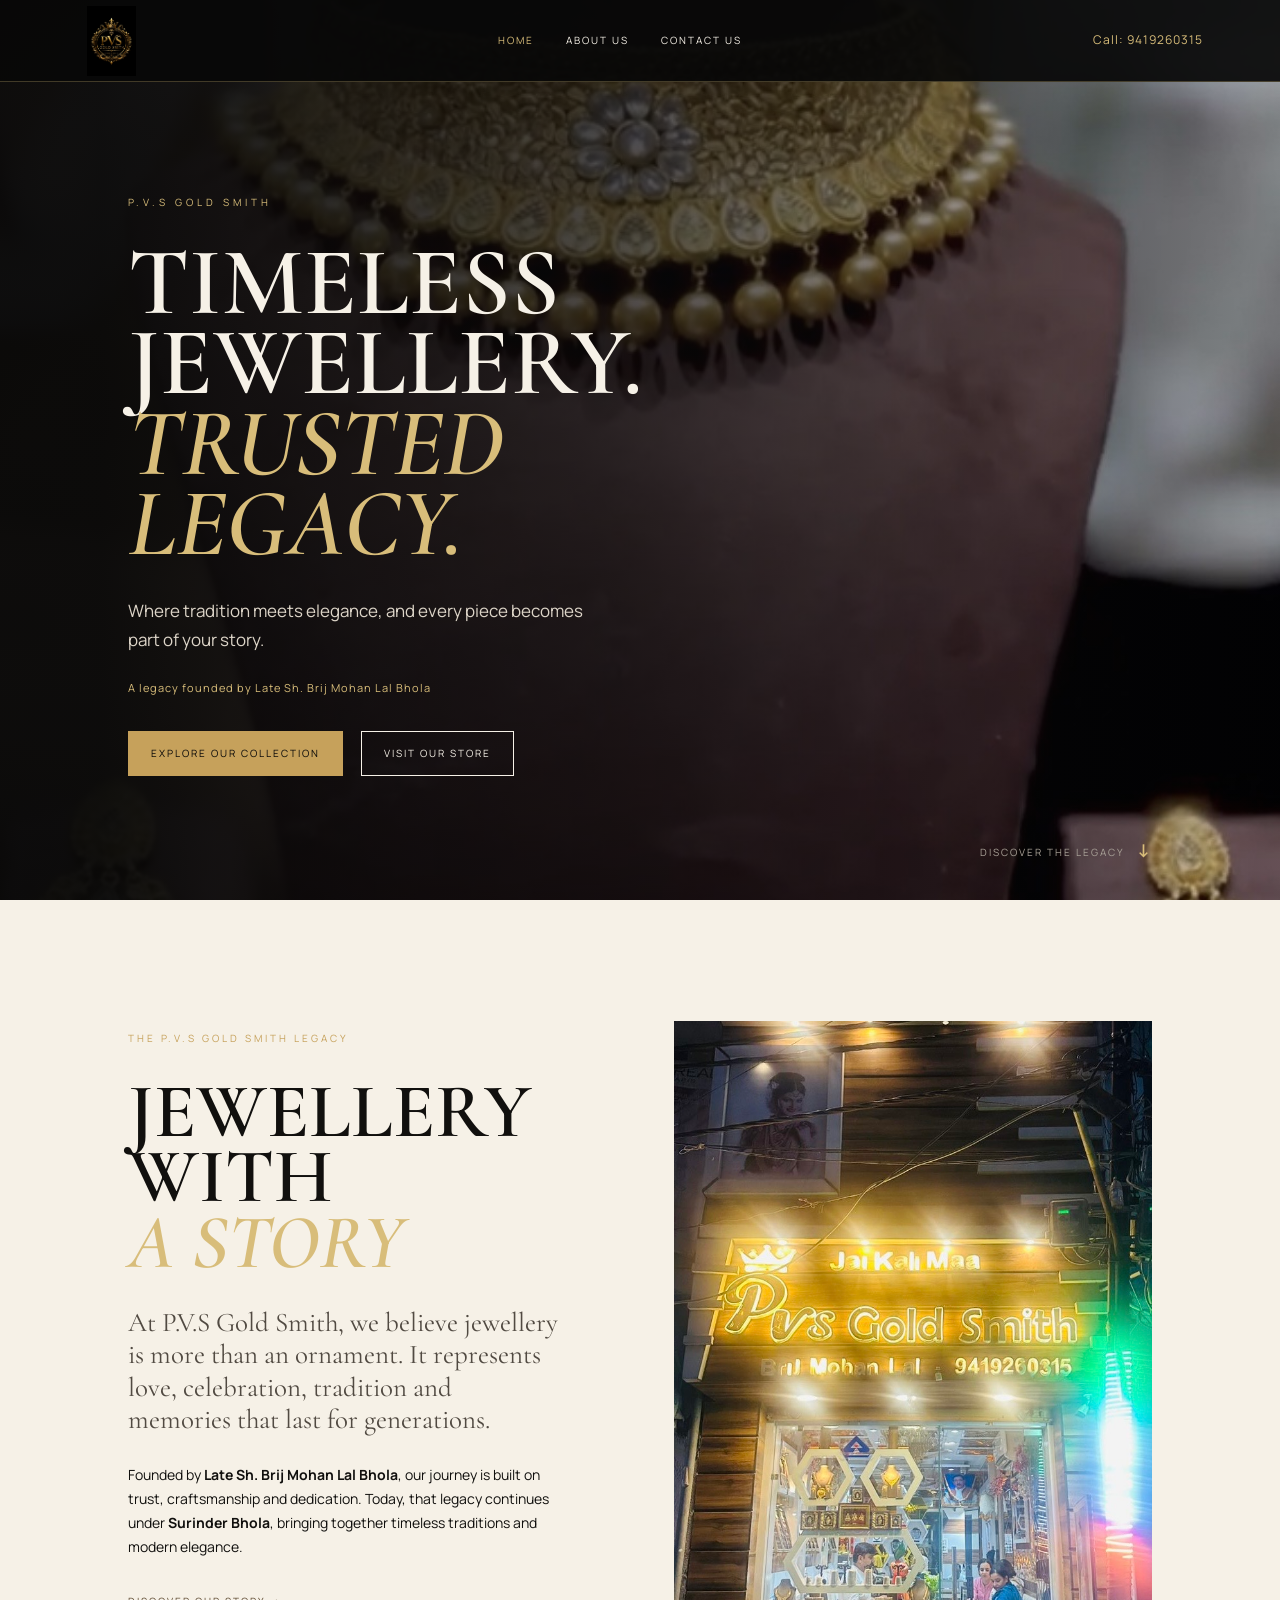
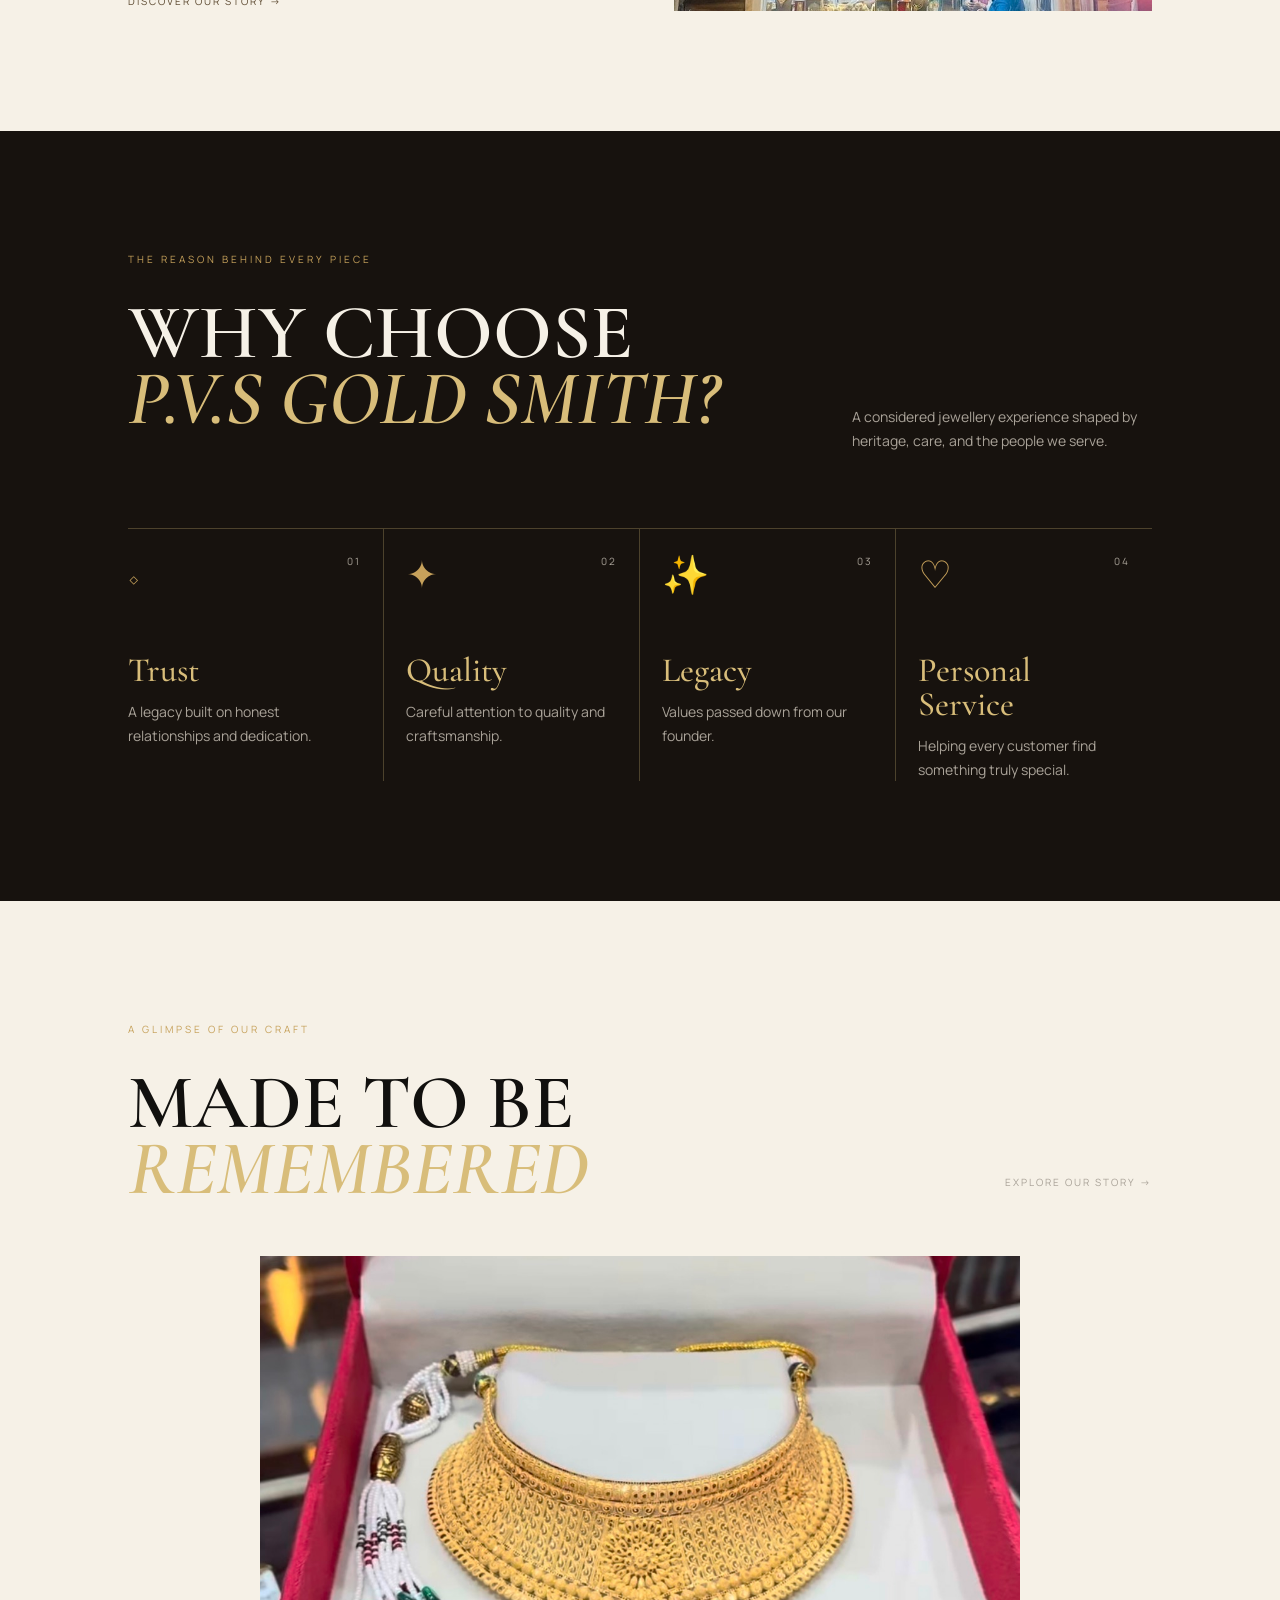
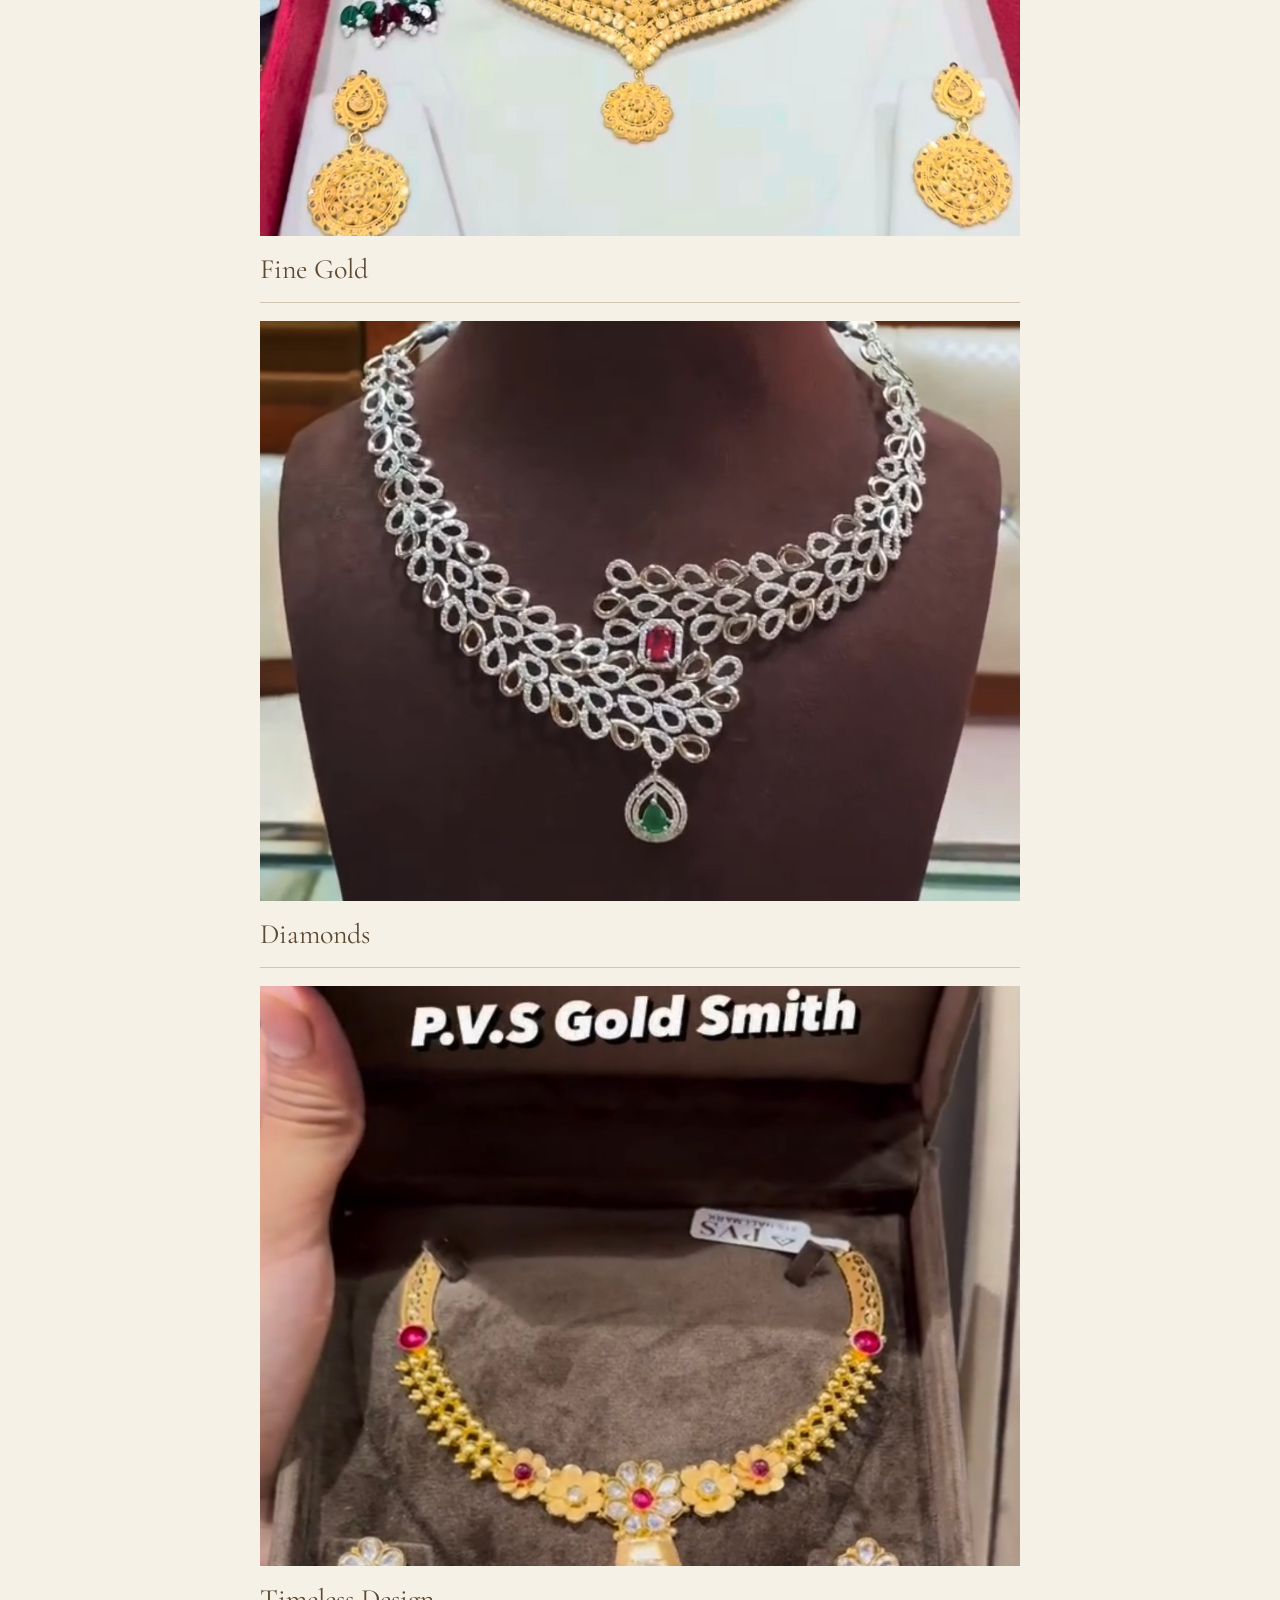
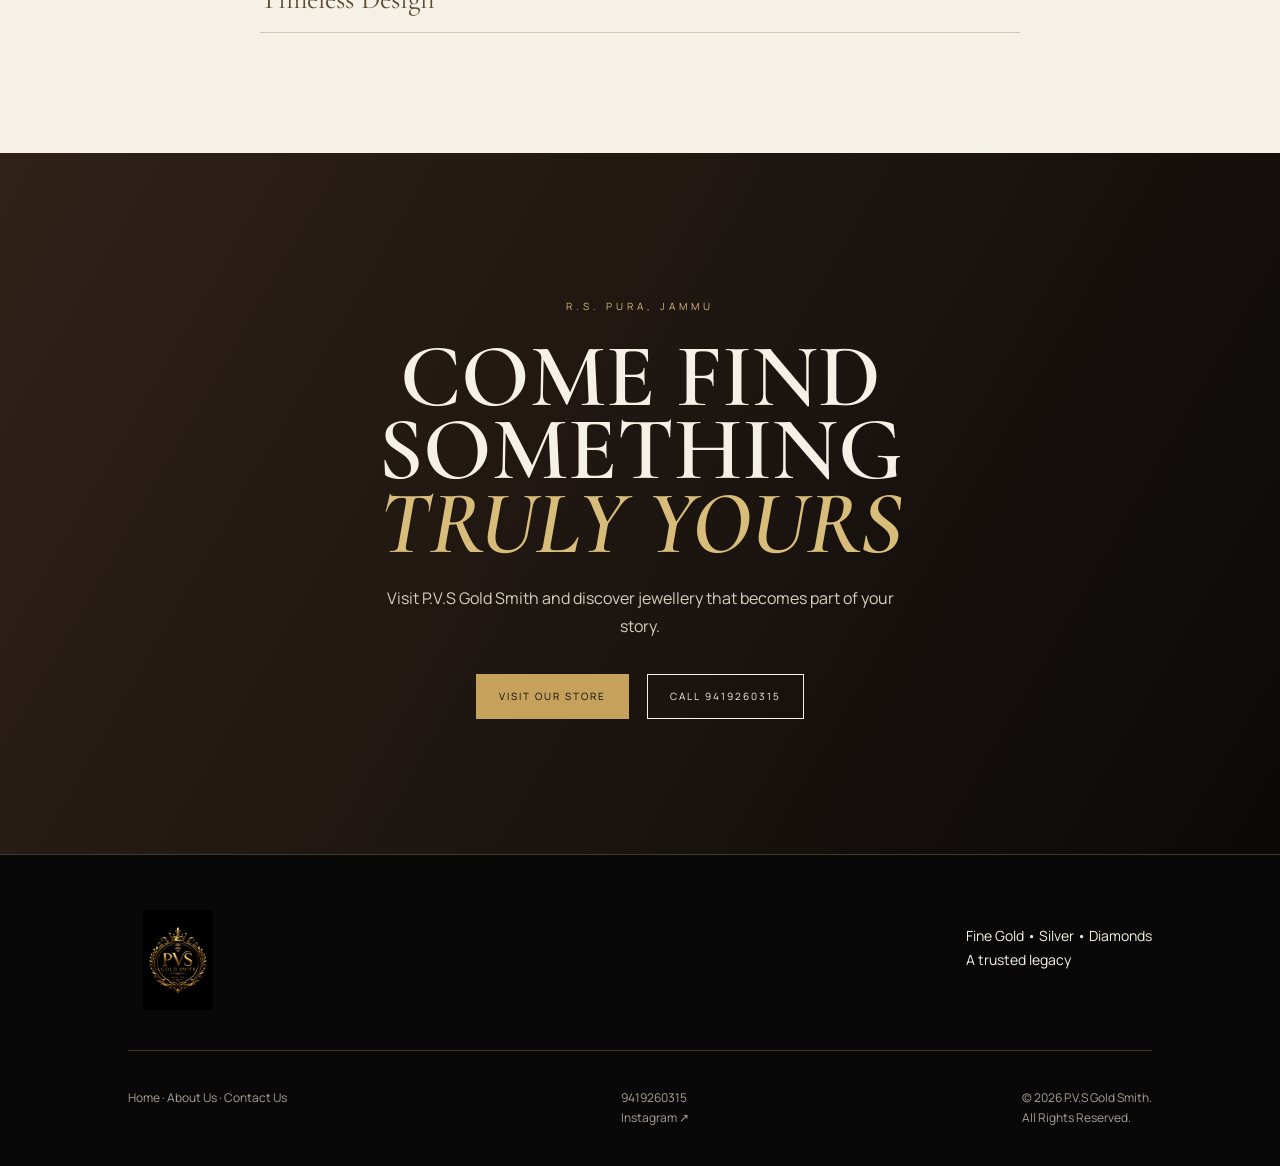
==== index.html @ bbf76c5d "Initial jewellery website" ====
<!doctype html>
<html lang="en">
  <head>
    <meta charset="utf-8" />
    <meta name="viewport" content="width=device-width, initial-scale=1" />
    <title>P.V.S Gold Smith | Timeless Jewellery. Trusted Legacy.</title>
    <meta
      name="description"
      content="P.V.S Gold Smith brings together timeless jewellery, trusted craftsmanship, and a legacy founded by Late Sh. Brij Mohan Lal Bhola."
    />
    <link rel="preconnect" href="https://fonts.googleapis.com" />
    <link rel="preconnect" href="https://fonts.gstatic.com" crossorigin />
    <link
      href="https://fonts.googleapis.com/css2?family=Cormorant+Garamond:wght@500;600;700&family=Manrope:wght@400;500;600&display=swap"
      rel="stylesheet"
    />
    <link rel="stylesheet" href="css/style.css?v=23" />
    <link rel="stylesheet" href="css/responsive.css?v=23" />
  </head>
  <body class="home-page">
    <header class="header">
      <a href="index.html">
        <img class="logo" src="Logo.PNG" alt="P.V.S Gold Smith official logo" />
      </a>
      <button class="menu" aria-label="Open menu" aria-expanded="false">
        &#9776;
      </button>
      <nav class="nav" aria-label="Main navigation">
        <a class="active" href="index.html">Home</a>
        <a href="about.html">About Us</a>
        <a href="contact.html">Contact Us</a>
      </nav>
      <a class="phone" href="tel:9419260315">Call: <span>9419260315</span></a>
    </header>

    <main>
      <section class="home-hero">
        <div class="home-hero-image"></div>
        <div class="home-hero-content" data-reveal>
          <p class="eyebrow">P.V.S Gold Smith</p>
          <h1>Timeless Jewellery.<br /><i>Trusted Legacy.</i></h1>
          <p class="hero-subtitle">
            Where tradition meets elegance, and every piece becomes part of your
            story.
          </p>
          <p class="heritage-line">
            A legacy founded by Late Sh. Brij Mohan Lal Bhola
          </p>
          <div class="home-actions">
            <a class="button gold" href="#collection">Explore Our Collection</a>
            <a class="button button-light" href="contact.html"
              >Visit Our Store</a
            >
          </div>
        </div>
        <span class="hero-scroll">Discover the legacy <b>&darr;</b></span>
      </section>

      <section class="home-intro section ivory" data-reveal>
        <div class="home-intro-copy">
          <p class="about-section-label">The P.V.S Gold Smith legacy</p>
          <h2>Jewellery with<br /><i>a story</i></h2>
          <p class="lead">
            At P.V.S Gold Smith, we believe jewellery is more than an ornament.
            It represents love, celebration, tradition and memories that last
            for generations.
          </p>
          <p>
            Founded by <strong>Late Sh. Brij Mohan Lal Bhola</strong>, our
            journey is built on trust, craftsmanship and dedication. Today, that
            legacy continues under <strong>Surinder Bhola</strong>, bringing
            together timeless traditions and modern elegance.
          </p>
          <a class="text-link dark-link" href="about.html"
            >Discover Our Story &#8594;</a
          >
        </div>
        <div class="home-intro-image">
          <img
            src="shop1.jpeg"
            alt="Jewellery displayed in the P.V.S Gold Smith showroom"
          />
        </div>
      </section>

      <section class="why-home section" id="why-choose-us" data-reveal>
        <div class="about-section-label">The reason behind every piece</div>
        <div class="why-heading">
          <h2>Why choose<br /><i>P.V.S Gold Smith?</i></h2>
          <p>
            A considered jewellery experience shaped by heritage, care, and the
            people we serve.
          </p>
        </div>
        <div class="why-grid">
          <article>
            <span class="why-icon">&#9671;</span
            ><span class="why-number">01</span>
            <h3>Trust</h3>
            <p>A legacy built on honest relationships and dedication.</p>
          </article>
          <article>
            <span class="why-icon">&#10022;</span
            ><span class="why-number">02</span>
            <h3>Quality</h3>
            <p>Careful attention to quality and craftsmanship.</p>
          </article>
          <article>
            <span class="why-icon">&#10024;</span
            ><span class="why-number">03</span>
            <h3>Legacy</h3>
            <p>Values passed down from our founder.</p>
          </article>
          <article>
            <span class="why-icon">&#9825;</span
            ><span class="why-number">04</span>
            <h3>Personal Service</h3>
            <p>Helping every customer find something truly special.</p>
          </article>
        </div>
      </section>

      <section
        class="home-collection section ivory"
        id="collection"
        data-reveal
      >
        <div class="about-section-label">A glimpse of our craft</div>
        <div class="collection-heading">
          <h2>Made to be<br /><i>remembered</i></h2>
          <a class="text-link dark-link" href="about.html"
            >Explore our story &#8594;</a
          >
        </div>
        <div class="home-gallery">
          <figure>
            <img src="IMG_1945.PNG" alt="Fine gold necklace jewellery" />
            <figcaption>Fine Gold</figcaption>
          </figure>
          <figure>
            <img src="IMG_1939.jpg" alt="Diamond and gemstone earrings" />
            <figcaption>Diamonds</figcaption>
          </figure>
          <figure>
            <img src="IMG_1936.jpeg" alt="Necklace jewellery on display" />
            <figcaption>Timeless Design</figcaption>
          </figure>
        </div>
      </section>

      <section class="home-cta" data-reveal>
        <p class="eyebrow">R.S. Pura, Jammu</p>
        <h2>Come find something<br /><i>truly yours</i></h2>
        <p>
          Visit P.V.S Gold Smith and discover jewellery that becomes part of
          your story.
        </p>
        <div class="home-actions">
          <a class="button gold" href="contact.html">Visit Our Store</a
          ><a class="button button-light" href="tel:9419260315"
            >Call 9419260315</a
          >
        </div>
      </section>
    </main>

    <footer class="footer">
      <div class="footer-top">
        <img class="logo" src="Logo.PNG" alt="P.V.S Gold Smith logo" />
        <p>Fine Gold &bull; Silver &bull; Diamonds<br />A trusted legacy</p>
      </div>
      <div class="footer-bottom">
        <p>
          <a href="index.html">Home</a> &middot;
          <a href="about.html">About Us</a> &middot;
          <a href="contact.html">Contact Us</a>
        </p>
        <p>
          <a href="tel:9419260315">9419260315</a><br /><a
            href="https://www.instagram.com/p.v.s_gold_smith_/"
            target="_blank"
            rel="noreferrer"
            >Instagram &#8599;</a
          >
        </p>
        <p>&copy; 2026 P.V.S Gold Smith.<br />All Rights Reserved.</p>
      </div>
    </footer>
    <script src="js/home.js"></script>
  </body>
</html>
---- css/style.css ----
:root {
  --black: #080808;
  --soft: #11100e;
  --gold: #c6a15b;
  --champ: #d8bd7a;
  --ivory: #f6f1e7;
  --muted: #a9a298;
  --line: rgba(216, 189, 122, 0.28);
  --serif: "Cormorant Garamond", Georgia, serif;
  --sans: "Manrope", Arial, sans-serif;
}
* {
  box-sizing: border-box;
}
html {
  scroll-behavior: smooth;
}
body {
  margin: 0;
  background: var(--black);
  color: var(--ivory);
  font: 14px/1.7 var(--sans);
}
a {
  color: inherit;
  text-decoration: none;
}
img {
  display: block;
  max-width: 100%;
}
.header {
  height: 82px;
  position: fixed;
  z-index: 5;
  inset: 0 0 auto;
  padding: 0 6vw;
  display: flex;
  align-items: center;
  justify-content: space-between;
  background: rgba(8, 8, 8, 0.92);
  border-bottom: 1px solid var(--line);
}
.logo {
  width: 70px;
  height: 70px;
  object-fit: contain;
}
.nav {
  display: flex;
  gap: 32px;
  text-transform: uppercase;
  letter-spacing: 2px;
  font-size: 10px;
}
.nav a:hover,
.active {
  color: var(--champ);
}
.phone {
  color: var(--champ);
  font-size: 12px;
  letter-spacing: 1px;
}
.menu {
  display: none;
  background: none;
  border: 0;
  color: var(--champ);
  font-size: 25px;
}
.hero {
  min-height: 92vh;
  padding: 170px 10vw 100px;
  display: flex;
  align-items: center;
  position: relative;
  overflow: hidden;
}
.hero-image {
  position: absolute;
  inset: 0 0 0 43%;
  background-size: cover;
  background-position: center;
  opacity: 0.72;
}
.hero-image:after {
  content: "";
  position: absolute;
  inset: 0;
  background: linear-gradient(
    90deg,
    var(--black),
    rgba(8, 8, 8, 0.52),
    rgba(8, 8, 8, 0.15)
  );
}
.hero-content {
  position: relative;
  z-index: 1;
  max-width: 610px;
}
.eyebrow,
.kicker {
  color: var(--champ);
  font-size: 10px;
  letter-spacing: 4px;
  text-transform: uppercase;
}
.hero h1 {
  font: 600 clamp(60px, 9vw, 125px)/0.78 var(--serif);
  text-transform: uppercase;
  margin: 35px 0;
}
.hero h1 i,
h1 i,
h2 i {
  color: var(--champ);
  font-style: italic;
}
.hero p {
  max-width: 430px;
  color: #d6cfc2;
  font-size: 16px;
}
.actions {
  display: flex;
  gap: 25px;
  align-items: center;
  margin-top: 35px;
}
.button {
  display: inline-block;
  padding: 13px 22px;
  border: 1px solid var(--gold);
  font-size: 10px;
  letter-spacing: 2px;
  text-transform: uppercase;
}
.button.gold {
  background: var(--gold);
  color: var(--black);
}
.button:hover {
  background: var(--champ);
  color: var(--black);
}
.text-link {
  color: var(--champ);
  font-size: 10px;
  letter-spacing: 2px;
  text-transform: uppercase;
}
.section {
  padding: 120px 10vw;
}
.ivory {
  background: var(--ivory);
  color: var(--soft);
}
.grid-2 {
  display: grid;
  grid-template-columns: 1fr 1fr;
  gap: 90px;
  align-items: center;
}
.section h2,
.page-hero h1 {
  font: 600 clamp(48px, 6vw, 88px)/0.86 var(--serif);
  text-transform: uppercase;
  margin: 25px 0 35px;
}
.lead {
  font: 27px/1.2 var(--serif);
}
.muted {
  color: var(--muted);
}
.split-image {
  height: 540px;
  width: 100%;
  object-fit: cover;
}
.craft {
  background: var(--soft);
}
.craft-grid {
  display: grid;
  grid-template-columns: repeat(3, 1fr);
  gap: 18px;
  margin-top: 50px;
}
.craft figure {
  margin: 0;
}
.craft img {
  width: 100%;
  height: 420px;
  object-fit: cover;
}
.craft figcaption {
  padding: 18px 0;
  border-bottom: 1px solid var(--line);
}
.craft strong {
  font: 30px var(--serif);
  display: block;
  color: var(--champ);
}
.rates-preview {
  background: #17120c;
}
.rate-row {
  display: grid;
  grid-template-columns: repeat(3, 1fr);
  border-top: 1px solid var(--line);
  border-bottom: 1px solid var(--line);
  margin: 45px 0;
}
.rate {
  padding: 30px 20px;
  border-right: 1px solid var(--line);
}
.rate:last-child {
  border: 0;
}
.rate b {
  font: 38px var(--serif);
  display: block;
  color: var(--champ);
}
.rate span {
  font-size: 10px;
  letter-spacing: 2px;
}
.cta {
  padding: 110px 10vw;
  text-align: center;
  background: linear-gradient(120deg, #17100d, #080808);
}
.cta h2 {
  margin-bottom: 15px;
}
.footer {
  padding: 55px 10vw 25px;
  border-top: 1px solid var(--line);
  background: var(--black);
}
.footer-top,
.footer-bottom {
  display: flex;
  justify-content: space-between;
  gap: 30px;
}
.footer .logo {
  width: 100px;
  height: 100px;
}
.footer-bottom {
  border-top: 1px solid var(--line);
  padding-top: 25px;
  margin-top: 40px;
  color: var(--muted);
  font-size: 12px;
}
.page-hero {
  padding: 170px 10vw 110px;
  min-height: 48vh;
  background: var(--soft);
  border-bottom: 1px solid var(--line);
}
.page-hero h1 {
  max-width: 750px;
  margin-bottom: 0;
}
.value-grid {
  display: grid;
  grid-template-columns: repeat(4, 1fr);
  gap: 35px;
  margin-top: 60px;
}
.value {
  border-top: 1px solid var(--gold);
  padding-top: 18px;
}
.value b {
  font: 28px var(--serif);
  display: block;
  color: var(--champ);
}
.owner {
  background: #17120d;
}
.owner-placeholder {
  height: 370px;
  border: 1px solid var(--line);
  display: grid;
  place-items: center;
  color: var(--champ);
  letter-spacing: 3px;
  text-transform: uppercase;
}
.hallmark {
  background: var(--ivory);
  color: var(--soft);
  text-align: center;
}
.hallmark strong {
  font: 600 clamp(45px, 7vw, 100px) var(--serif);
  color: var(--antique);
}
.rates-page {
  background: var(--soft);
}
.rate-table {
  display: grid;
  grid-template-columns: repeat(5, 1fr);
  border: 1px solid var(--line);
  margin: 50px 0;
}
.rate-table .rate {
  min-height: 170px;
}
.calculator {
  background: var(--ivory);
  color: var(--soft);
}
.calc {
  display: grid;
  grid-template-columns: 1fr 1fr;
  gap: 25px;
  margin-top: 40px;
}
.calc label {
  font-size: 10px;
  text-transform: uppercase;
  letter-spacing: 2px;
}
.calc input,
.calc select {
  display: block;
  width: 100%;
  margin-top: 8px;
  padding: 13px 0;
  background: transparent;
  border: 0;
  border-bottom: 1px solid #bbb;
  color: var(--soft);
}
.total {
  grid-column: 1/-1;
  border-top: 1px solid #aaa;
  margin-top: 20px;
  padding-top: 25px;
}
.total b {
  font: 55px var(--serif);
  display: block;
}
.contact-details {
  font: 24px/1.7 var(--serif);
}
.map {
  min-height: 390px;
  border: 1px solid var(--line);
  display: grid;
  place-items: center;
  text-align: center;
  background: radial-gradient(circle, rgba(198, 161, 91, 0.2), transparent 40%);
}
.map strong {
  font: 42px var(--serif);
  display: block;
}
.instagram {
  background: #efe5d5;
  color: var(--soft);
}
.instagram .muted,
.instagram p {
  color: #665b4f;
}
.disclaimer {
  font-size: 11px;
  color: var(--muted);
  margin-top: 25px;
}

/* About page */
.about-page {
  background: var(--black);
}
.about-hero {
  min-height: 88vh;
  padding: 170px 10vw 100px;
  display: flex;
  align-items: center;
  position: relative;
  overflow: hidden;
  border-bottom: 1px solid var(--line);
}
.about-hero-image {
  position: absolute;
  inset: 0;
  background:
    linear-gradient(
      90deg,
      rgba(8, 8, 8, 0.98) 8%,
      rgba(8, 8, 8, 0.64) 48%,
      rgba(8, 8, 8, 0.2)
    ),
    url("../IMG_1925.jpg") center 42% / cover;
}
.about-hero-content {
  position: relative;
  z-index: 1;
  max-width: 760px;
}
.about-hero h1 {
  font: 600 clamp(54px, 7.7vw, 112px) / 0.84 var(--serif);
  text-transform: uppercase;
  margin: 30px 0;
  letter-spacing: 0;
}
.about-hero h1 i,
.about-cta h2 i {
  color: var(--champ);
  font-style: italic;
}
.about-hero-content > p:not(.eyebrow) {
  max-width: 470px;
  color: #ddd5c8;
  font-size: 17px;
}
.about-actions {
  display: flex;
  align-items: center;
  gap: 18px;
  flex-wrap: wrap;
  margin-top: 34px;
}
.button-light {
  border-color: var(--ivory);
  color: var(--ivory);
}
.button-light:hover {
  background: var(--ivory);
  color: var(--black);
}
.hero-scroll {
  position: absolute;
  right: 10vw;
  bottom: 34px;
  color: var(--muted);
  font-size: 10px;
  letter-spacing: 2px;
  text-transform: uppercase;
}
.hero-scroll b {
  color: var(--champ);
  font-size: 18px;
  margin-left: 8px;
}
.about-section-label {
  color: var(--gold);
  font-size: 10px;
  letter-spacing: 3px;
  text-transform: uppercase;
  margin-bottom: 32px;
}
.about-story-grid,
.craftsmanship-section,
.people-grid,
.visit-section {
  display: grid;
  grid-template-columns: minmax(0, 1fr) minmax(0, 0.9fr);
  gap: clamp(45px, 8vw, 120px);
  align-items: center;
}
.about-copy h2,
.section-heading-row h2,
.why-section > h2,
.values-section > h2,
.experience-section > h2,
.testimonials-section > h2 {
  font: 600 clamp(46px, 5.4vw, 78px) / 0.88 var(--serif);
  text-transform: uppercase;
  margin: 0 0 34px;
}
.about-copy p {
  max-width: 630px;
}
.about-copy .lead,
.craftsmanship-copy .lead {
  color: #514a42;
}
.about-image-frame {
  position: relative;
}
.about-image-frame img {
  width: 100%;
  height: 610px;
  object-fit: cover;
}
.image-caption {
  position: absolute;
  right: -20px;
  bottom: 30px;
  padding: 14px 18px;
  background: var(--gold);
  color: var(--black);
  font-size: 10px;
  letter-spacing: 2px;
  text-transform: uppercase;
}
.legacy-section,
.why-section,
.values-section,
.experience-section,
.visit-section {
  background: #11100e;
}
.section-heading-row {
  display: flex;
  justify-content: space-between;
  align-items: end;
  gap: 50px;
  margin-bottom: 70px;
}
.section-heading-row h2 {
  margin: 0;
}
.section-heading-row p {
  max-width: 310px;
  color: var(--muted);
}
.legacy-timeline {
  border-top: 1px solid var(--line);
}
.legacy-step {
  display: grid;
  grid-template-columns: 100px 1fr;
  gap: 25px;
  padding: 32px 0;
  border-bottom: 1px solid var(--line);
}
.step-number,
.legacy-step .step-kicker,
.collection-card span,
.feature-grid article > span,
.values-list span,
.experience-grid article > span {
  color: var(--gold);
  font-size: 10px;
  letter-spacing: 2px;
  text-transform: uppercase;
}
.legacy-step h3,
.collection-card h3,
.feature-grid h3,
.values-list h3,
.experience-grid h3 {
  font: 500 32px / 1 var(--serif);
  color: var(--champ);
  margin: 10px 0;
}
.legacy-step p:last-child,
.collection-card p,
.feature-grid p,
.values-list p,
.experience-grid p {
  color: var(--muted);
  margin: 0;
}
.collection-grid {
  display: grid;
  grid-template-columns: repeat(3, 1fr);
  gap: 16px;
}
.collection-card {
  background: #eee8dc;
  color: var(--soft);
  transition:
    transform 0.35s ease,
    background 0.35s ease;
}
.collection-card:hover {
  background: #fffaf0;
  transform: translateY(-6px);
}
.collection-card img {
  width: 100%;
  height: 260px;
  object-fit: cover;
}
.collection-card > div {
  padding: 20px 20px 24px;
}
.collection-card h3 {
  color: var(--soft);
  margin-bottom: 8px;
}
.collection-card p {
  color: #70675c;
  font-size: 12px;
}
.feature-grid,
.experience-grid,
.testimonial-grid {
  display: grid;
  grid-template-columns: repeat(4, 1fr);
  gap: 18px;
  margin-top: 55px;
}
.feature-grid article,
.experience-grid article {
  border-top: 1px solid var(--line);
  padding: 22px 4px 0;
}
.feature-icon {
  font: 36px var(--serif);
}
.craftsmanship-section {
  grid-template-columns: 1.1fr 0.9fr;
  align-items: stretch;
}
.craftsmanship-image img {
  width: 100%;
  height: 650px;
  object-fit: cover;
}
.craftsmanship-copy {
  align-self: center;
  max-width: 470px;
}
.craftsmanship-copy h2 {
  font: 600 clamp(55px, 6vw, 88px) / 0.82 var(--serif);
  text-transform: uppercase;
  margin: 0 0 30px;
}
.craftsmanship-copy h2 i {
  color: var(--gold);
}
.values-section {
  background: #1a1510;
}
.values-list {
  display: grid;
  grid-template-columns: repeat(5, 1fr);
  border-top: 1px solid var(--line);
  margin-top: 55px;
}
.values-list article {
  min-height: 205px;
  padding: 22px 18px 0 0;
  border-right: 1px solid var(--line);
}
.values-list article + article {
  padding-left: 18px;
}
.values-list article:last-child {
  border-right: 0;
}
.values-list h3 {
  font-size: 25px;
}
.people-grid {
  align-items: start;
}
.person-card {
  display: grid;
  grid-template-columns: minmax(0, 0.8fr) minmax(0, 1fr);
  gap: 35px;
  align-items: center;
  min-width: 0;
}
.portrait-placeholder {
  min-height: 410px;
  min-width: 0;
  width: 100%;
  overflow: hidden;
  display: grid;
  place-items: center;
  border: 1px solid var(--line);
  background: linear-gradient(145deg, #d8c5ab, #827267);
  color: var(--black);
  font-size: 10px;
  letter-spacing: 3px;
  text-transform: uppercase;
}
.portrait-placeholder img {
  width: 100%;
  height: 100%;
  min-width: 0;
  min-height: 410px;
  object-fit: cover;
  object-position: center top;
}
.owner-placeholder {
  background: linear-gradient(145deg, #c7b19a, #62564f);
}
.person-copy h2 {
  font: 600 clamp(38px, 4vw, 60px) / 0.86 var(--serif);
  text-transform: uppercase;
  margin: 15px 0 25px;
}
.person-copy h2 i {
  color: var(--gold);
  font-style: italic;
}
.owner-role {
  color: var(--gold);
  letter-spacing: 2px;
  text-transform: uppercase;
  font-size: 10px;
}
.experience-grid {
  grid-template-columns: repeat(3, 1fr);
}
.testimonials-section {
  background: var(--ivory);
  color: var(--soft);
}
.section-note {
  color: #70675c;
}
.testimonial-grid {
  grid-template-columns: repeat(3, 1fr);
}
.testimonial-grid article {
  min-height: 230px;
  padding: 25px;
  border: 1px solid rgba(120, 95, 55, 0.28);
}
.stars {
  color: var(--gold);
  letter-spacing: 4px;
}
.testimonial-grid blockquote {
  font: 26px/1.1 var(--serif);
  margin: 30px 0;
}
.testimonial-grid strong {
  font-size: 10px;
  letter-spacing: 2px;
  text-transform: uppercase;
}
.visit-section {
  grid-template-columns: 0.9fr 1.1fr;
}
.visit-copy h2 {
  font: 600 clamp(45px, 5vw, 75px) / 0.86 var(--serif);
  text-transform: uppercase;
  margin: 0 0 40px;
}
.visit-copy h2 i {
  color: var(--champ);
}
.visit-details {
  border-top: 1px solid var(--line);
}
.visit-details p {
  display: grid;
  grid-template-columns: 28px 110px 1fr;
  gap: 8px;
  margin: 0;
  padding: 17px 0;
  border-bottom: 1px solid var(--line);
}
.visit-details p > span {
  color: var(--gold);
  font-size: 17px;
}
.visit-details b {
  color: var(--champ);
  font-size: 10px;
  letter-spacing: 2px;
  text-transform: uppercase;
}
.visit-details a,
.visit-details em {
  color: var(--muted);
  font-style: normal;
}
.about-map {
  min-height: 520px;
  display: grid;
  place-items: center;
  text-align: center;
  border: 1px solid var(--line);
  background:
    radial-gradient(
      circle at center,
      rgba(198, 161, 91, 0.22),
      transparent 42%
    ),
    repeating-linear-gradient(
      135deg,
      transparent 0 36px,
      rgba(216, 189, 122, 0.06) 37px 38px
    );
}
.about-map span {
  color: var(--gold);
  font-size: 38px;
}
.about-map h3 {
  font: 42px var(--serif);
  margin: 10px 0 2px;
}
.about-map p {
  color: var(--muted);
  margin: 0 0 20px;
}
.about-map a {
  color: var(--champ);
  font-size: 10px;
  letter-spacing: 2px;
  text-transform: uppercase;
}
.about-cta {
  padding: 135px 10vw;
  text-align: center;
  background: linear-gradient(120deg, #302219, #0b0908);
}
.about-cta h2 {
  font: 600 clamp(58px, 7vw, 104px) / 0.82 var(--serif);
  text-transform: uppercase;
  margin: 25px auto;
}
.about-cta > p:not(.eyebrow) {
  max-width: 560px;
  margin: 0 auto;
  color: #d6cfc2;
  font-size: 16px;
}
.about-cta .about-actions {
  justify-content: center;
}
[data-reveal] {
  opacity: 0;
  transform: translateY(24px);
  transition:
    opacity 0.7s ease,
    transform 0.7s ease;
}
[data-reveal].is-visible {
  opacity: 1;
  transform: none;
}

/* Home page */
.home-page {
  background: var(--black);
}
.home-hero {
  min-height: 100vh;
  padding: 170px 10vw 110px;
  display: flex;
  align-items: center;
  position: relative;
  overflow: hidden;
}
.home-hero-image {
  position: absolute;
  inset: 0;
  background:
    linear-gradient(
      90deg,
      rgba(8, 8, 8, 0.96) 8%,
      rgba(8, 8, 8, 0.72) 48%,
      rgba(8, 8, 8, 0.2)
    ),
    url("../IMG_1925.jpg") center / cover;
}
.home-hero-content {
  position: relative;
  z-index: 1;
  max-width: 720px;
}
.home-hero h1 {
  font: 600 clamp(58px, 7.5vw, 112px) / 0.84 var(--serif);
  text-transform: uppercase;
  letter-spacing: 0;
  margin: 32px 0;
}
.home-hero h1 i,
.home-cta h2 i,
.home-intro h2 i,
.why-heading h2 i,
.collection-heading h2 i {
  color: var(--champ);
  font-style: italic;
}
.hero-subtitle {
  max-width: 475px;
  color: #ddd5c8;
  font-size: 17px;
}
.heritage-line {
  color: var(--champ);
  font-size: 11px;
  letter-spacing: 1px;
  margin-top: 24px;
}
.home-actions {
  display: flex;
  align-items: center;
  gap: 18px;
  flex-wrap: wrap;
  margin-top: 34px;
}
.hero-scroll {
  position: absolute;
  right: 10vw;
  bottom: 35px;
  color: var(--muted);
  font-size: 10px;
  letter-spacing: 2px;
  text-transform: uppercase;
}
.hero-scroll b {
  color: var(--champ);
  font-size: 18px;
  margin-left: 8px;
}
.home-intro {
  display: grid;
  grid-template-columns: 0.9fr 1fr;
  gap: clamp(50px, 9vw, 140px);
  align-items: center;
}
.home-intro h2,
.why-heading h2,
.collection-heading h2 {
  font: 600 clamp(50px, 6vw, 88px) / 0.85 var(--serif);
  text-transform: uppercase;
  margin: 0 0 32px;
}
.home-intro-copy {
  max-width: 570px;
}
.home-intro-copy .lead {
  color: #514a42;
}
.home-intro-image {
  overflow: hidden;
}
.home-intro-image img {
  width: 100%;
  height: 590px;
  object-fit: cover;
  transition: transform 0.7s ease;
}
.home-intro-image:hover img,
.home-gallery figure:hover img {
  transform: scale(1.04);
}
.dark-link {
  color: #5c4930;
  display: inline-block;
  margin-top: 20px;
}
.why-home {
  background: #17120e;
}
.why-heading,
.collection-heading {
  display: flex;
  align-items: end;
  justify-content: space-between;
  gap: 40px;
}
.why-heading p,
.collection-heading .text-link {
  max-width: 300px;
  color: var(--muted);
  margin-bottom: 10px;
}
.why-grid {
  display: grid;
  grid-template-columns: repeat(4, 1fr);
  margin-top: 65px;
  border-top: 1px solid var(--line);
}
.why-grid article {
  min-height: 250px;
  padding: 24px 22px 0 0;
  border-right: 1px solid var(--line);
}
.why-grid article + article {
  padding-left: 22px;
}
.why-grid article:last-child {
  border-right: 0;
}
.why-icon {
  color: var(--gold);
  font: 38px var(--serif);
}
.why-number {
  float: right;
  color: var(--muted);
  font-size: 10px;
  letter-spacing: 2px;
}
.why-grid h3 {
  clear: both;
  color: var(--champ);
  font: 500 34px / 1 var(--serif);
  margin: 55px 0 12px;
}
.why-grid p {
  color: var(--muted);
  margin: 0;
}
.home-collection {
  color: var(--soft);
}
.collection-heading {
  margin-bottom: 55px;
}
.collection-heading h2 {
  margin: 0;
}
.collection-heading .dark-link {
  margin: 0 0 10px;
}
.home-gallery {
  display: grid;
  grid-template-columns: minmax(0, 760px);
  gap: 18px;
  justify-content: center;
}
.home-gallery figure {
  margin: 0;
  overflow: hidden;
}
.home-gallery img {
  width: 100%;
  height: 580px;
  object-fit: cover;
  transition: transform 0.7s ease;
}
.home-gallery figcaption {
  padding: 16px 0;
  border-bottom: 1px solid rgba(120, 95, 55, 0.3);
  color: #5c4930;
  font: 28px var(--serif);
}
.home-cta {
  padding: 135px 10vw;
  text-align: center;
  background: linear-gradient(120deg, #302219, #0b0908);
}
.home-cta h2 {
  font: 600 clamp(60px, 7vw, 108px) / 0.82 var(--serif);
  text-transform: uppercase;
  margin: 25px auto;
}
.home-cta > p:not(.eyebrow) {
  max-width: 510px;
  margin: 0 auto;
  color: #d6cfc2;
  font-size: 16px;
}
.home-cta .home-actions {
  justify-content: center;
}
---- css/responsive.css ----
@media (max-width: 800px) {
  .header {
    height: 72px;
    padding: 0 6vw;
  }
  .logo {
    width: 58px;
    height: 58px;
  }
  .menu {
    display: block;
  }
  .nav {
    display: none;
    position: absolute;
    top: 72px;
    left: 0;
    right: 0;
    padding: 25px 8vw;
    background: var(--black);
    flex-direction: column;
    gap: 18px;
  }
  .nav.open {
    display: flex;
  }
  .phone {
    font-size: 0;
  }
  .phone:after {
    content: "☎";
    font-size: 20px;
  }
  .hero {
    min-height: 760px;
    padding: 150px 8vw 80px;
  }
  .hero-image {
    inset: 0;
    opacity: 0.5;
  }
  .hero-image:after {
    background: linear-gradient(90deg, var(--black), rgba(8, 8, 8, 0.5));
  }
  .hero h1 {
    font-size: 68px;
  }
  .section,
  .page-hero {
    padding: 80px 8vw;
  }
  .grid-2 {
    grid-template-columns: 1fr;
    gap: 40px;
  }
  .split-image {
    height: 420px;
  }
  .craft-grid,
  .value-grid {
    grid-template-columns: 1fr;
  }
  .craft img {
    height: 390px;
  }
  .rate-row,
  .rate-table {
    display: flex;
    overflow-x: auto;
  }
  .rate {
    min-width: 160px;
  }
  .calc {
    grid-template-columns: 1fr;
  }
  .total {
    grid-column: auto;
  }
  .footer-top,
  .footer-bottom {
    display: block;
  }
  .footer-bottom p {
    margin-top: 22px;
  }
  .actions {
    flex-wrap: wrap;
  }
  .owner-placeholder {
    height: 300px;
  }
}
@media (max-width: 400px) {
  .hero h1 {
    font-size: 57px;
  }
  .section h2,
  .page-hero h1 {
    font-size: 48px;
  }
  .button {
    padding: 12px 15px;
  }
}

@media (max-width: 800px) {
  .about-hero {
    min-height: 760px;
    padding: 150px 8vw 90px;
  }
  .about-hero-image {
    background-position: 62% center;
  }
  .about-hero h1 {
    font-size: 62px;
  }
  .hero-scroll {
    right: 8vw;
  }
  .about-story-grid,
  .craftsmanship-section,
  .people-grid,
  .visit-section {
    grid-template-columns: 1fr;
  }
  .about-image-frame img,
  .craftsmanship-image img {
    height: 450px;
  }
  .image-caption {
    right: 12px;
  }
  .section-heading-row {
    display: block;
    margin-bottom: 45px;
  }
  .section-heading-row p {
    margin-top: 25px;
  }
  .collection-grid,
  .feature-grid,
  .values-list,
  .testimonial-grid {
    grid-template-columns: 1fr 1fr;
  }
  .collection-card img {
    height: 250px;
  }
  .values-list article,
  .values-list article + article {
    padding: 22px 14px 0 0;
    border-bottom: 1px solid var(--line);
  }
  .values-list article:nth-child(even) {
    padding-left: 14px;
    border-right: 0;
  }
  .values-list article:last-child {
    border-bottom: 0;
  }
  .person-card {
    grid-template-columns: 0.8fr 1fr;
  }
  .portrait-placeholder {
    min-height: 340px;
  }
  .about-map {
    min-height: 390px;
  }
}

@media (max-width: 520px) {
  .about-hero h1 {
    font-size: 50px;
  }
  .about-hero-content > p:not(.eyebrow) {
    font-size: 15px;
  }
  .collection-grid,
  .feature-grid,
  .testimonial-grid,
  .experience-grid {
    grid-template-columns: 1fr;
  }
  .person-card {
    grid-template-columns: 1fr;
    gap: 25px;
  }
  .portrait-placeholder {
    min-height: 300px;
  }
  .visit-details p {
    grid-template-columns: 28px 95px 1fr;
  }
  .about-cta h2 {
    font-size: 54px;
  }
}

@media (max-width: 800px) {
  .home-hero {
    min-height: 760px;
    padding: 145px 8vw 90px;
  }
  .home-hero-image {
    background-position: 64% center;
  }
  .home-hero h1 {
    font-size: 62px;
  }
  .hero-subtitle {
    font-size: 15px;
  }
  .hero-scroll {
    right: 8vw;
  }
  .home-intro {
    grid-template-columns: 1fr;
    gap: 42px;
  }
  .home-intro-image img {
    height: 430px;
  }
  .why-heading,
  .collection-heading {
    display: block;
  }
  .why-heading p,
  .collection-heading .text-link {
    margin-top: 22px;
  }
  .why-grid {
    grid-template-columns: 1fr 1fr;
  }
  .why-grid article:nth-child(even) {
    padding-left: 22px;
    border-right: 0;
  }
  .why-grid article:nth-child(-n + 2) {
    border-bottom: 1px solid var(--line);
  }
  .home-gallery {
    grid-template-columns: 1fr;
  }
  .home-gallery img {
    height: 420px;
  }
}

@media (max-width: 520px) {
  .home-hero h1 {
    font-size: 50px;
  }
  .why-grid {
    grid-template-columns: 1fr;
  }
  .why-grid article,
  .why-grid article + article,
  .why-grid article:nth-child(even) {
    padding-left: 0;
    padding-right: 0;
    border-right: 0;
    border-bottom: 1px solid var(--line);
  }
  .why-grid article:last-child {
    border-bottom: 0;
  }
  .home-cta h2 {
    font-size: 56px;
  }
}
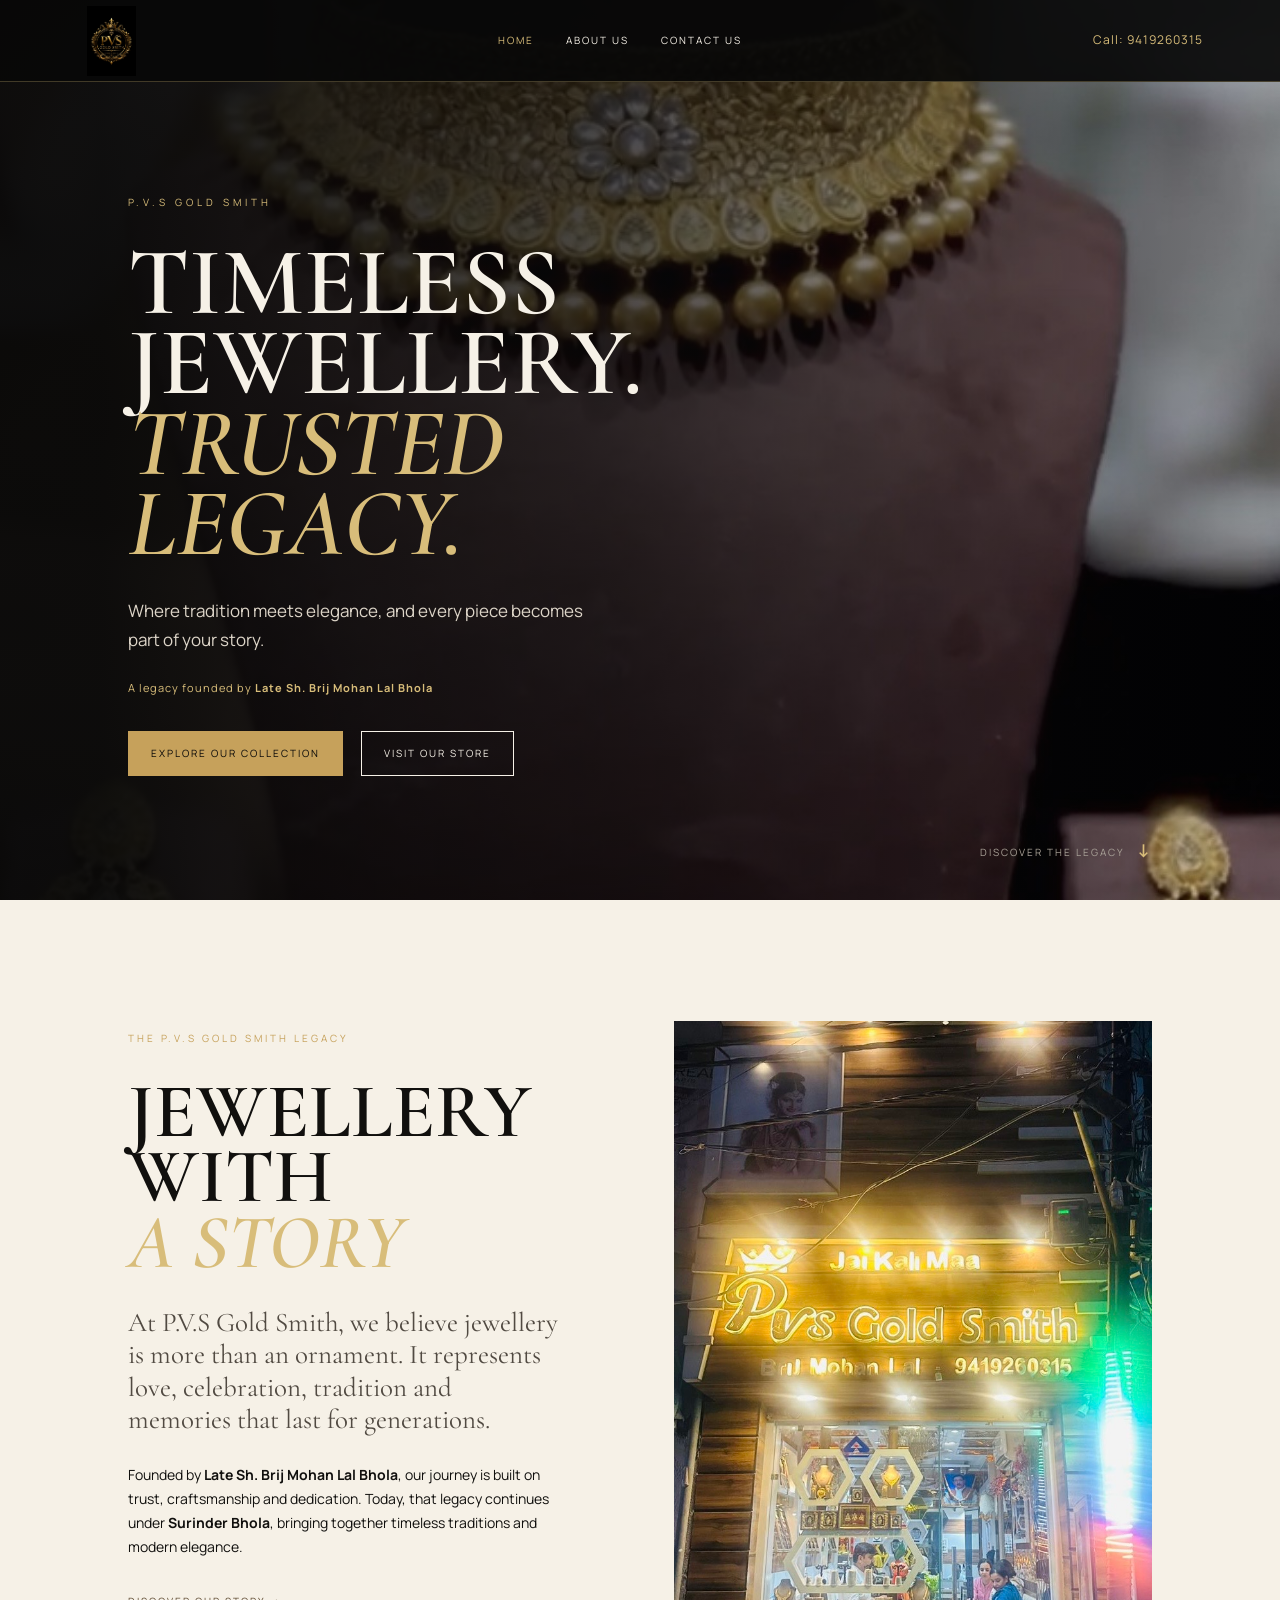
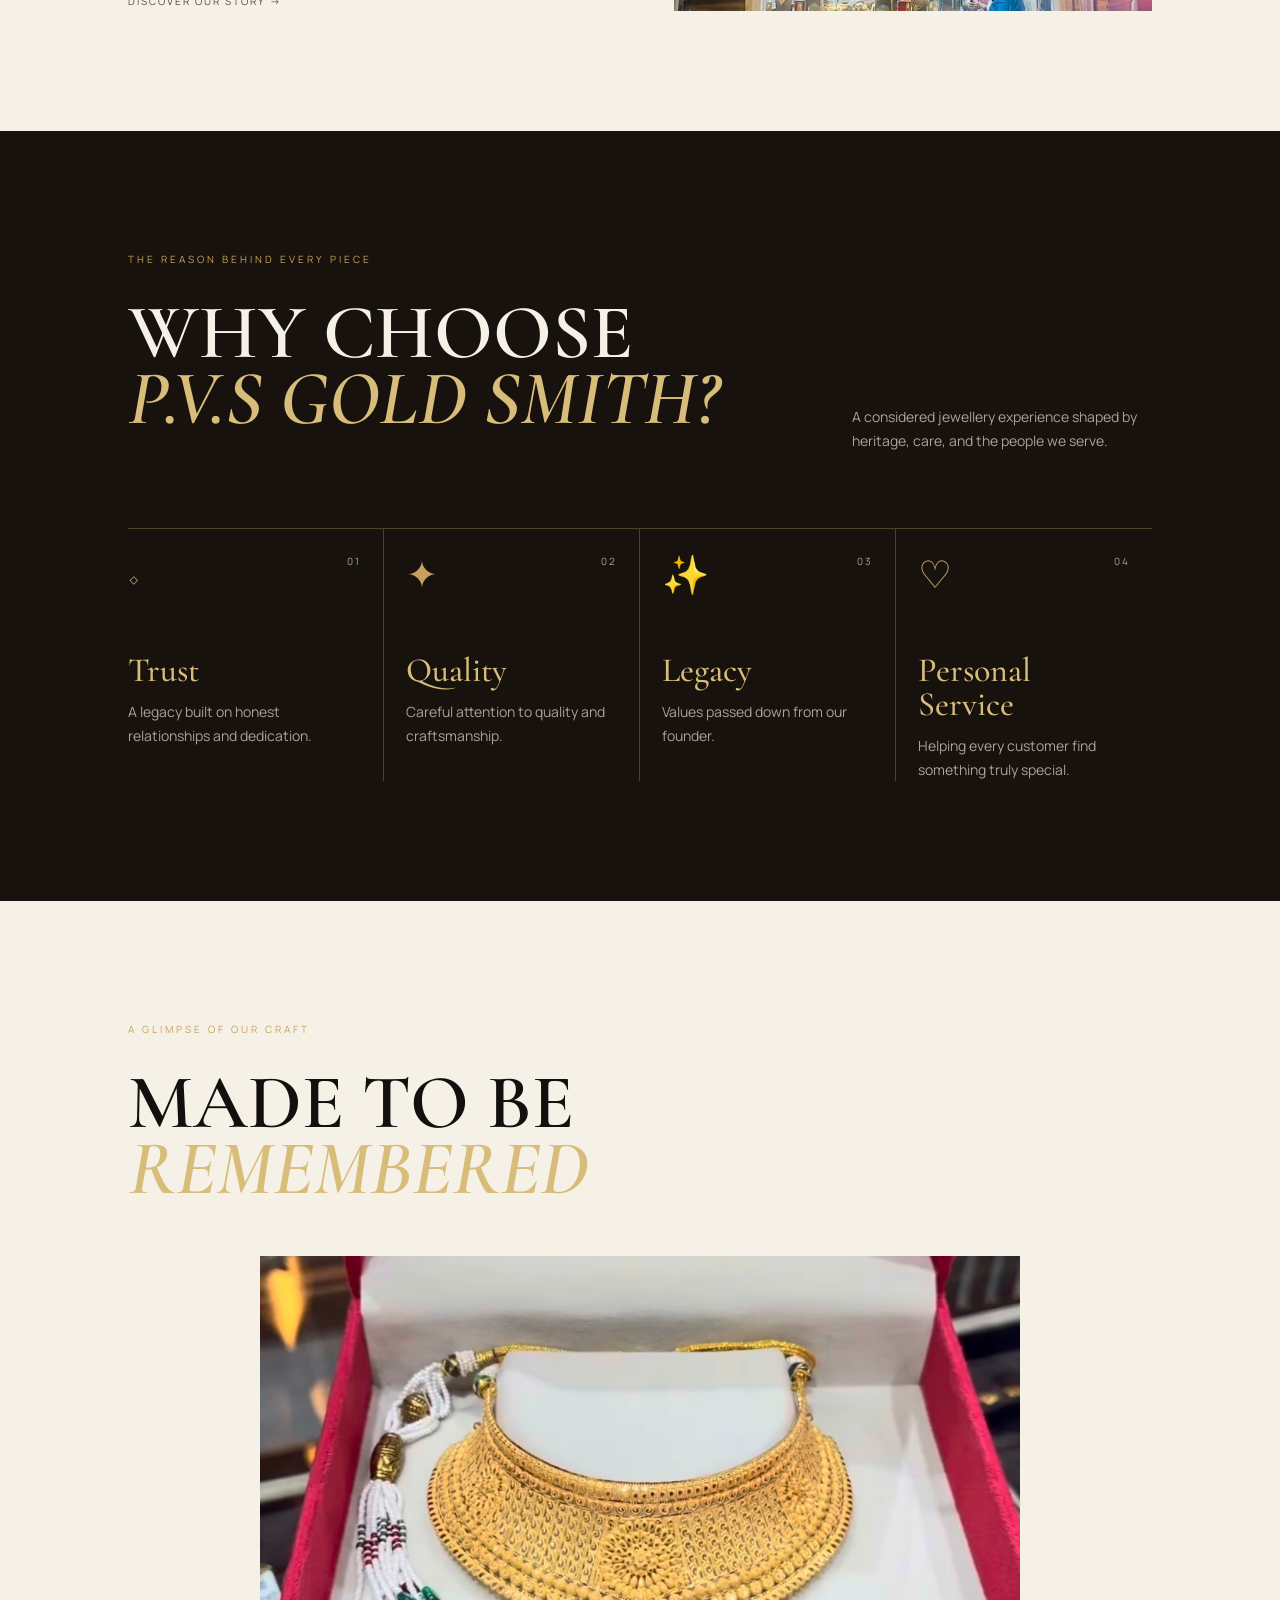
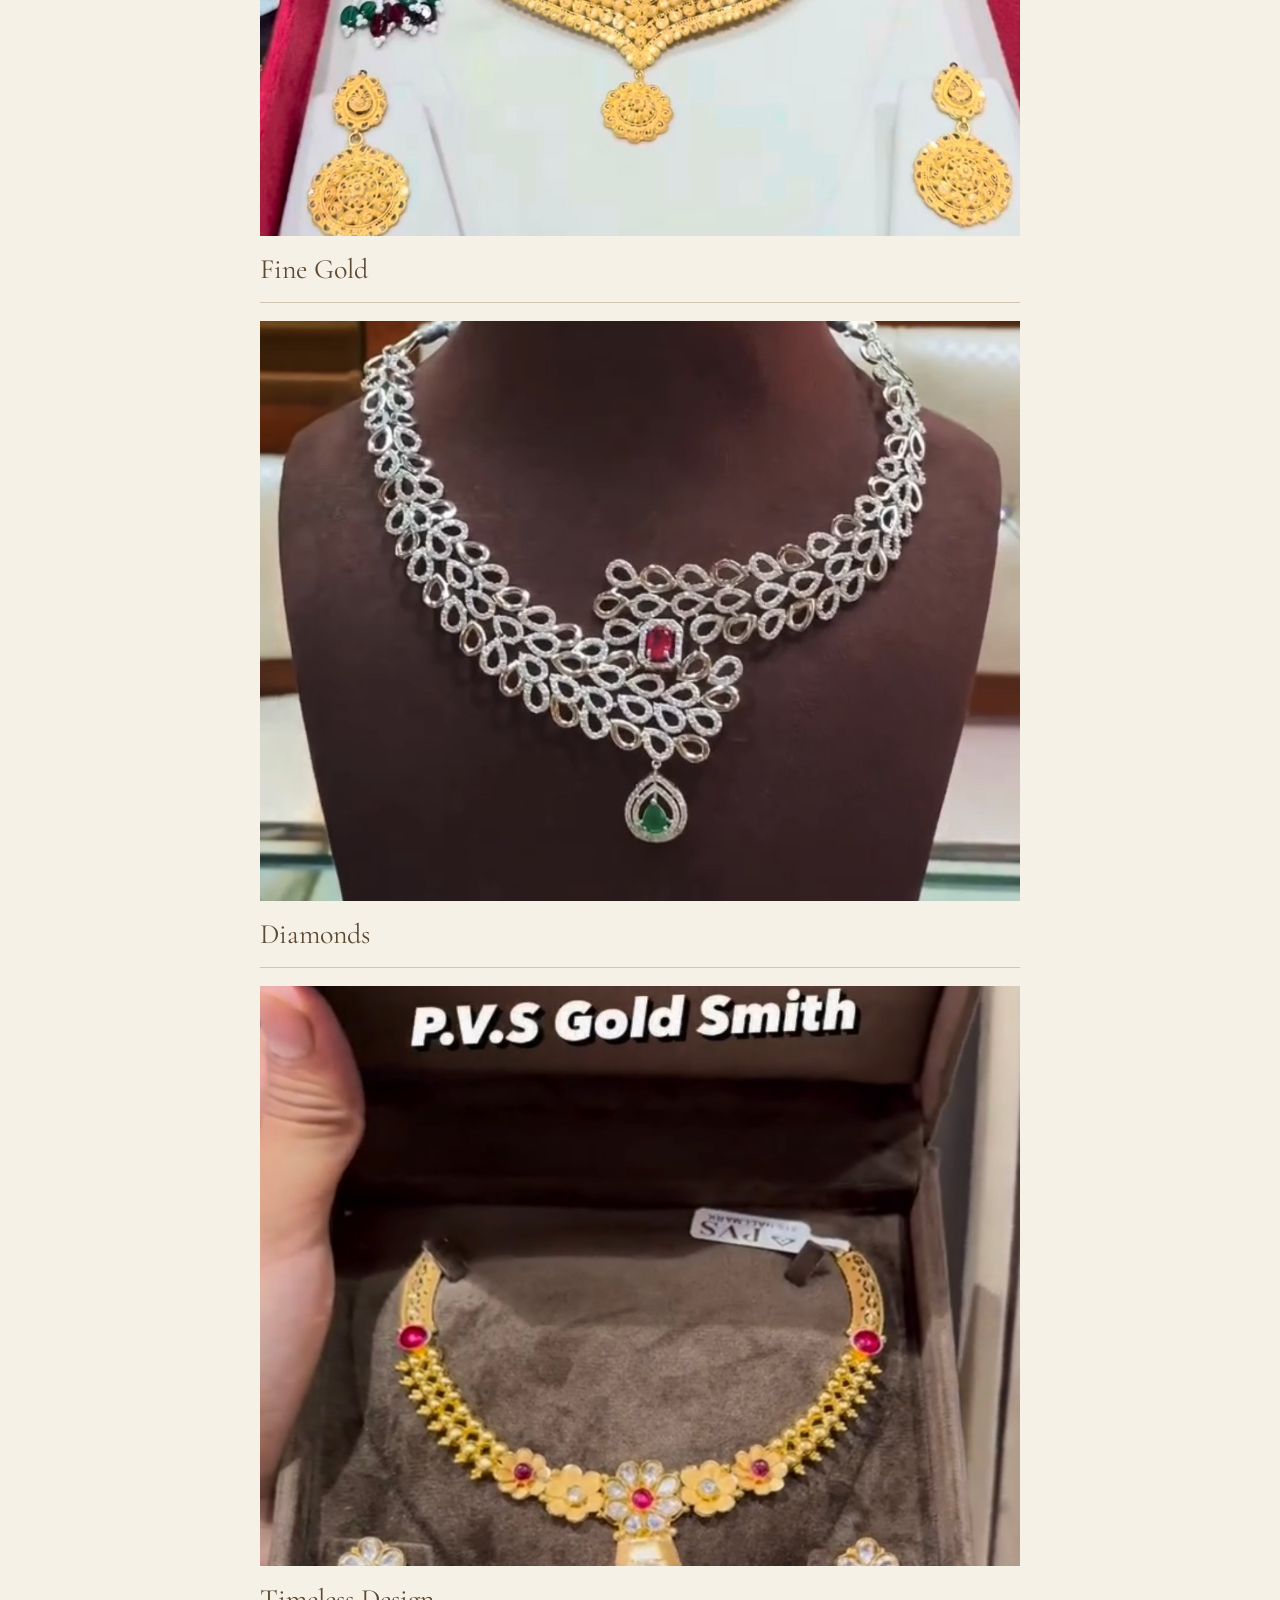
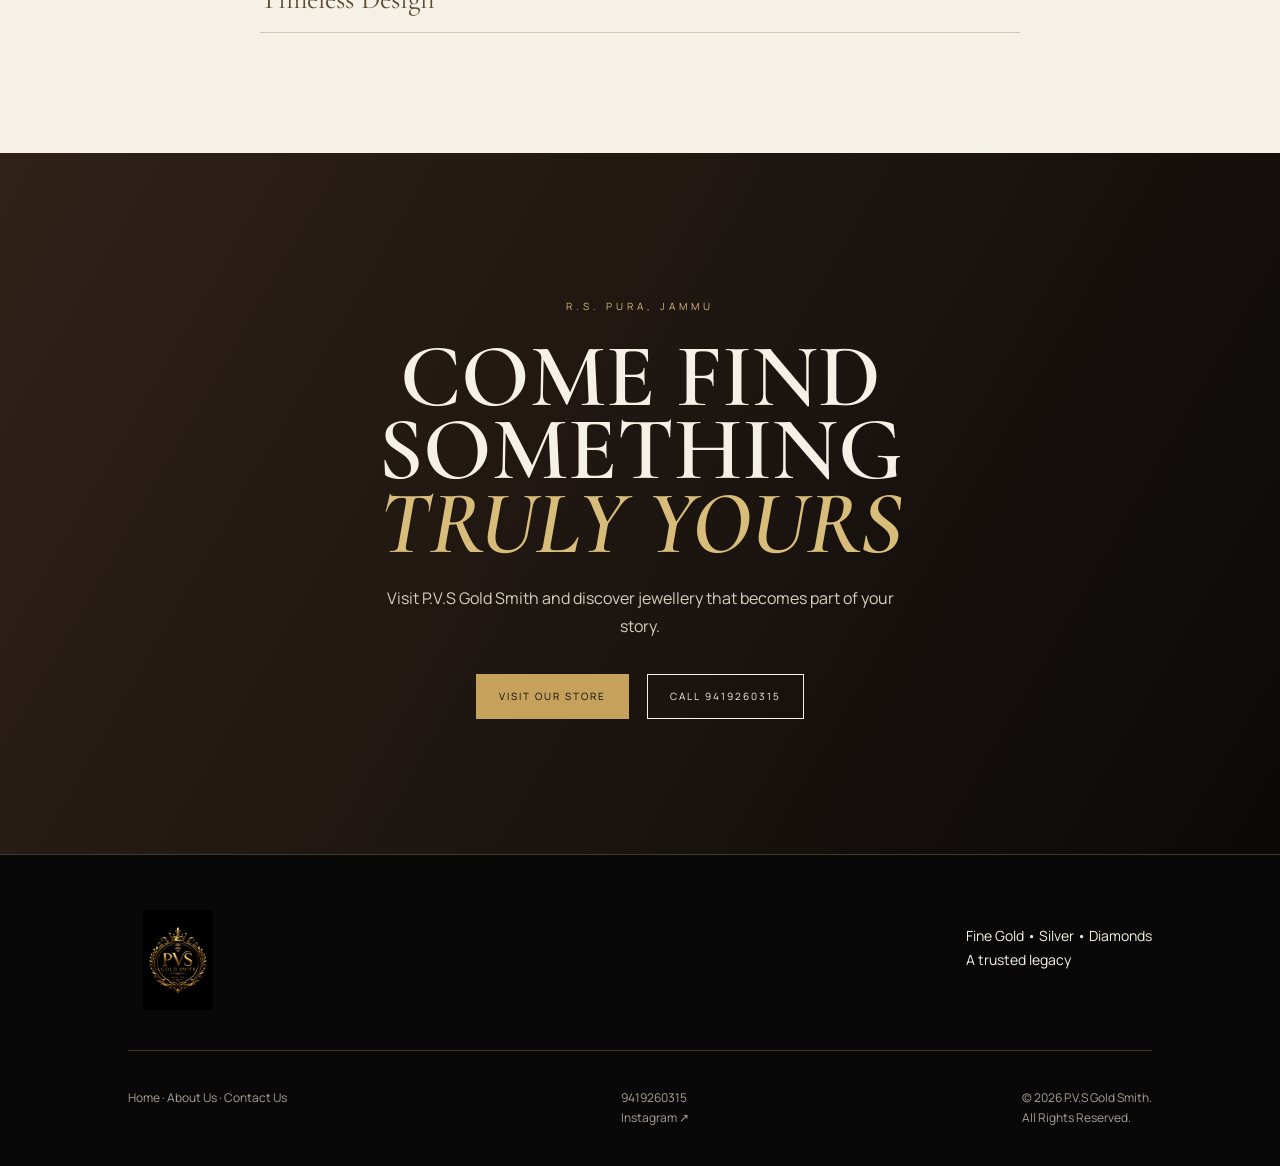
==== commit 80da0a4e: "Updated changes" ====
--- a/index.html
+++ b/index.html
@@ -22,9 +22,7 @@
       <a href="index.html">
         <img class="logo" src="Logo.PNG" alt="P.V.S Gold Smith official logo" />
       </a>
-      <button class="menu" aria-label="Open menu" aria-expanded="false">
-        &#9776;
-      </button>
+     
       <nav class="nav" aria-label="Main navigation">
         <a class="active" href="index.html">Home</a>
         <a href="about.html">About Us</a>
@@ -44,7 +42,7 @@
             story.
           </p>
           <p class="heritage-line">
-            A legacy founded by Late Sh. Brij Mohan Lal Bhola
+            A legacy founded by<b> Late Sh. Brij Mohan Lal Bhola</b>
           </p>
           <div class="home-actions">
             <a class="button gold" href="#collection">Explore Our Collection</a>
@@ -94,8 +92,8 @@
         </div>
         <div class="why-grid">
           <article>
-            <span class="why-icon">&#9671;</span
-            ><span class="why-number">01</span>
+            <span class="why-icon">&#9671;</span>
+            <span class="why-number">01</span>
             <h3>Trust</h3>
             <p>A legacy built on honest relationships and dedication.</p>
           </article>
@@ -128,9 +126,7 @@
         <div class="about-section-label">A glimpse of our craft</div>
         <div class="collection-heading">
           <h2>Made to be<br /><i>remembered</i></h2>
-          <a class="text-link dark-link" href="about.html"
-            >Explore our story &#8594;</a
-          >
+
         </div>
         <div class="home-gallery">
           <figure>
